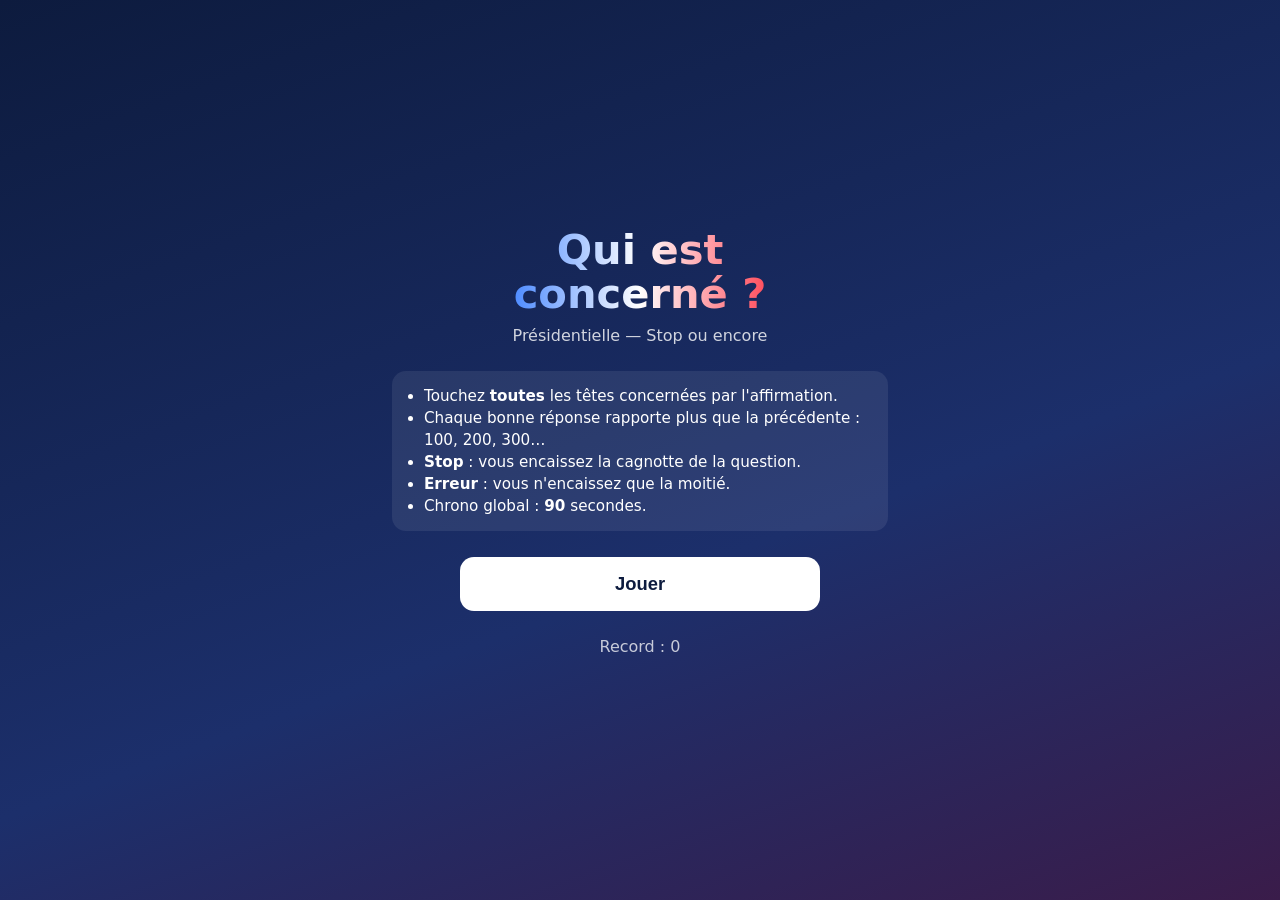
==== index.html @ 6939ddd7 "Ajoute le quiz mobile 'Qui est concerné ?' sur les candidats à la présidentielle Co-Authored-By: Cla" ====
<!DOCTYPE html>
<html lang="fr">
<head>
<meta charset="utf-8">
<meta name="viewport" content="width=device-width, initial-scale=1, viewport-fit=cover, user-scalable=no">
<meta name="theme-color" content="#0d1b3e">
<meta name="apple-mobile-web-app-capable" content="yes">
<title>Qui est concerné ? — Présidentielle</title>
<link rel="stylesheet" href="style.css">
</head>
<body>
<main id="app">
  <section id="screen-start" class="screen active">
    <h1>Qui est<br>concerné&nbsp;?</h1>
    <p class="sub">Présidentielle — Stop ou encore</p>
    <ul class="rules">
      <li>Touchez <b>toutes</b> les têtes concernées par l'affirmation.</li>
      <li>Chaque bonne réponse rapporte plus que la précédente : 100, 200, 300…</li>
      <li><b>Stop</b> : vous encaissez la cagnotte de la question.</li>
      <li><b>Erreur</b> : vous n'encaissez que la moitié.</li>
      <li>Chrono global : <b id="rule-time"></b> secondes.</li>
    </ul>
    <button id="btn-start" class="big">Jouer</button>
    <p class="best">Record : <span id="best-start">0</span></p>
  </section>

  <section id="screen-game" class="screen">
    <header class="hud">
      <div><small>Score</small><b id="score">0</b></div>
      <div class="timer"><small>Temps</small><b id="time">0</b></div>
      <div><small>Cagnotte</small><b id="pot">0</b></div>
    </header>
    <div class="timebar"><div id="timebar-fill"></div></div>
    <div class="question">
      <p id="question"></p>
      <small id="progress"></small>
    </div>
    <div id="grid" class="grid"></div>
    <div id="feedback" class="feedback"></div>
    <button id="btn-stop" class="big stop">Stop — encaisser <span id="stop-val">0</span></button>
  </section>

  <section id="screen-end" class="screen">
    <h2>Temps écoulé</h2>
    <p class="final">Score : <b id="final-score">0</b></p>
    <p id="new-record" class="record hidden">Nouveau record&nbsp;!</p>
    <p class="best">Record : <span id="best-end">0</span></p>
    <p class="stats" id="stats"></p>
    <button id="btn-restart" class="big">Rejouer</button>
  </section>
</main>
<script src="data.js"></script>
<script src="game.js"></script>
</body>
</html>
---- style.css ----
* { box-sizing: border-box; -webkit-tap-highlight-color: transparent; }
html, body { margin: 0; height: 100%; }
body {
  font-family: system-ui, -apple-system, "Segoe UI", Roboto, sans-serif;
  background: linear-gradient(160deg, #0d1b3e 0%, #1c2f6b 60%, #3a1c4a 100%);
  color: #fff; user-select: none; overscroll-behavior: none;
}
#app { max-width: 520px; margin: 0 auto; height: 100%;
  padding: max(12px, env(safe-area-inset-top)) 12px max(12px, env(safe-area-inset-bottom)); }
.screen { display: none; height: 100%; flex-direction: column; }
.screen.active { display: flex; }
#screen-start, #screen-end { justify-content: center; align-items: center; text-align: center; gap: 10px; }
h1 { font-size: 2.6rem; margin: 0; line-height: 1.05; }
h1, h2 { background: linear-gradient(90deg, #4f8cff, #fff, #ff4f5e); -webkit-background-clip: text; background-clip: text; color: transparent; }
.sub { opacity: .8; margin: 0 0 8px; }
.rules { text-align: left; background: rgba(255,255,255,.08); border-radius: 14px; padding: 14px 14px 14px 32px; margin: 8px 0 16px; line-height: 1.45; font-size: .95rem; }
button.big { border: 0; border-radius: 14px; padding: 16px 28px; font-size: 1.15rem; font-weight: 700;
  background: #fff; color: #0d1b3e; cursor: pointer; width: 100%; max-width: 360px; touch-action: manipulation; }
button.big:active { transform: scale(.97); }
button.stop { background: #ffcc33; margin-top: auto; }
button.stop:disabled { opacity: .4; }
.best { opacity: .75; }
.final { font-size: 1.6rem; margin: 0; }
.record { color: #ffcc33; font-weight: 700; }
.hidden { display: none; }
.stats { opacity: .8; font-size: .95rem; }

.hud { display: flex; justify-content: space-between; text-align: center; }
.hud div { flex: 1; display: flex; flex-direction: column; }
.hud small { opacity: .7; font-size: .7rem; text-transform: uppercase; letter-spacing: .08em; }
.hud b { font-size: 1.4rem; font-variant-numeric: tabular-nums; }
.timer.low b { color: #ff4f5e; animation: pulse .5s infinite alternate; }
@keyframes pulse { to { transform: scale(1.15); } }
.timebar { height: 6px; background: rgba(255,255,255,.15); border-radius: 3px; margin: 6px 0 10px; overflow: hidden; }
#timebar-fill { height: 100%; width: 100%; background: #4f8cff; transition: width .25s linear; }

.question { background: #fff; color: #0d1b3e; border-radius: 14px; padding: 12px 14px; text-align: center; margin-bottom: 10px; }
.question p { margin: 0; font-size: 1.15rem; font-weight: 700; }
.question small { opacity: .6; }

.grid { display: grid; grid-template-columns: repeat(4, 1fr); gap: 8px; }
@media (max-width: 360px) { .grid { grid-template-columns: repeat(3, 1fr); } }
.face { position: relative; border: 0; padding: 0; background: none; color: #fff; cursor: pointer;
  display: flex; flex-direction: column; align-items: center; gap: 4px; touch-action: manipulation; }
.face .avatar { width: 100%; aspect-ratio: 1; border-radius: 50%; overflow: hidden; display: grid; place-items: center;
  font-weight: 800; font-size: 1.3rem; border: 3px solid rgba(255,255,255,.35); transition: transform .12s, border-color .12s, filter .2s; }
.face .avatar img { width: 100%; height: 100%; object-fit: cover; }
.face .name { font-size: .68rem; line-height: 1.1; text-align: center; min-height: 2.2em; opacity: .9; }
.face:active .avatar { transform: scale(.92); }
.face.found .avatar { border-color: #3ddc84; box-shadow: 0 0 0 3px #3ddc84; }
.face.wrong .avatar { border-color: #ff4f5e; box-shadow: 0 0 0 3px #ff4f5e; animation: shake .3s; }
.face.missed .avatar { border-color: #ffcc33; border-style: dashed; }
.face.dim .avatar { filter: grayscale(1) brightness(.5); }
.face .badge { position: absolute; top: -2px; right: 2px; background: #3ddc84; color: #0d1b3e; font-weight: 800;
  font-size: .7rem; border-radius: 10px; padding: 1px 6px; }
@keyframes shake { 25% { transform: translateX(-4px); } 75% { transform: translateX(4px); } }

.feedback { min-height: 2.2em; text-align: center; font-weight: 700; padding: 8px 0; }
.feedback.good { color: #3ddc84; } .feedback.bad { color: #ff4f5e; } .feedback.info { color: #ffcc33; }
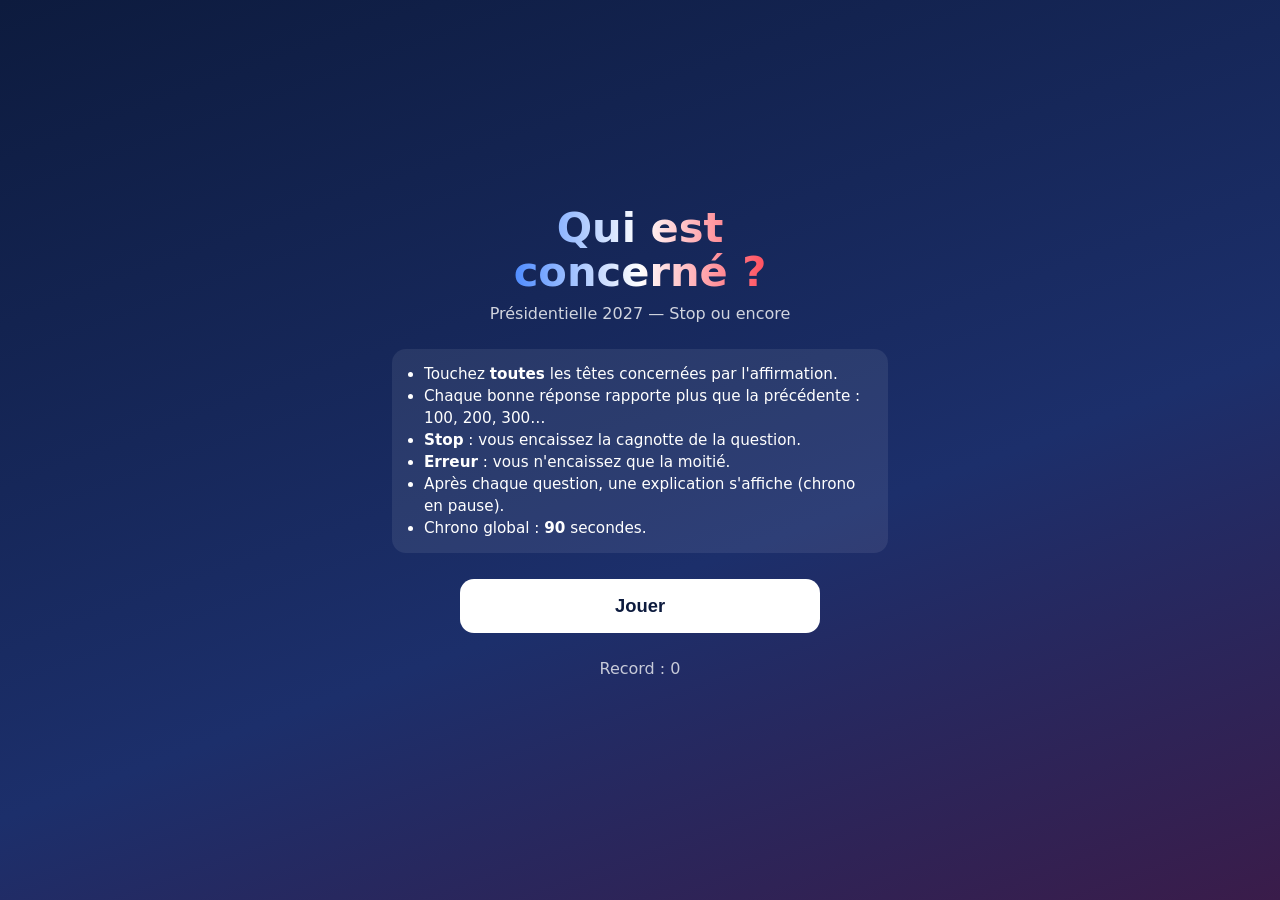
==== commit 18e8f941: "Passe à la présidentielle 2027 : nouveaux candidats et questions, têtes qui tombent, sons au clic - " ====
--- a/index.html
+++ b/index.html
@@ -12,12 +12,13 @@
 <main id="app">
   <section id="screen-start" class="screen active">
     <h1>Qui est<br>concerné&nbsp;?</h1>
-    <p class="sub">Présidentielle — Stop ou encore</p>
+    <p class="sub">Présidentielle 2027 — Stop ou encore</p>
     <ul class="rules">
       <li>Touchez <b>toutes</b> les têtes concernées par l'affirmation.</li>
       <li>Chaque bonne réponse rapporte plus que la précédente : 100, 200, 300…</li>
       <li><b>Stop</b> : vous encaissez la cagnotte de la question.</li>
       <li><b>Erreur</b> : vous n'encaissez que la moitié.</li>
+      <li>Après chaque question, une explication s'affiche (chrono en pause).</li>
       <li>Chrono global : <b id="rule-time"></b> secondes.</li>
     </ul>
     <button id="btn-start" class="big">Jouer</button>
@@ -35,8 +36,12 @@
       <p id="question"></p>
       <small id="progress"></small>
     </div>
-    <div id="grid" class="grid"></div>
+    <div id="board" class="board"></div>
     <div id="feedback" class="feedback"></div>
+    <div id="info" class="info hidden">
+      <p id="info-text"></p>
+      <button id="btn-next" class="big">Question suivante</button>
+    </div>
     <button id="btn-stop" class="big stop">Stop — encaisser <span id="stop-val">0</span></button>
   </section>
 
--- a/style.css
+++ b/style.css
@@ -22,7 +22,7 @@
 .best { opacity: .75; }
 .final { font-size: 1.6rem; margin: 0; }
 .record { color: #ffcc33; font-weight: 700; }
-.hidden { display: none; }
+.hidden { display: none !important; }
 .stats { opacity: .8; font-size: .95rem; }
 
 .hud { display: flex; justify-content: space-between; text-align: center; }
@@ -38,22 +38,29 @@
 .question p { margin: 0; font-size: 1.15rem; font-weight: 700; }
 .question small { opacity: .6; }
 
-.grid { display: grid; grid-template-columns: repeat(4, 1fr); gap: 8px; }
-@media (max-width: 360px) { .grid { grid-template-columns: repeat(3, 1fr); } }
-.face { position: relative; border: 0; padding: 0; background: none; color: #fff; cursor: pointer;
-  display: flex; flex-direction: column; align-items: center; gap: 4px; touch-action: manipulation; }
-.face .avatar { width: 100%; aspect-ratio: 1; border-radius: 50%; overflow: hidden; display: grid; place-items: center;
+.board { position: relative; width: 100%; overflow: hidden; flex-shrink: 0; }
+.face { position: absolute; border: 0; padding: 4px; background: none; color: #fff; cursor: pointer;
+  display: flex; flex-direction: column; align-items: center; gap: 3px; touch-action: manipulation;
+  transition: top .5s cubic-bezier(.34,1.45,.64,1), left .3s ease; }
+.face.nofx { transition: none; }
+.face .avatar { width: 84%; aspect-ratio: 1; border-radius: 50%; overflow: hidden; display: grid; place-items: center;
   font-weight: 800; font-size: 1.3rem; border: 3px solid rgba(255,255,255,.35); transition: transform .12s, border-color .12s, filter .2s; }
 .face .avatar img { width: 100%; height: 100%; object-fit: cover; }
-.face .name { font-size: .68rem; line-height: 1.1; text-align: center; min-height: 2.2em; opacity: .9; }
+.face .name { font-size: .66rem; line-height: 1.1; text-align: center; opacity: .9; }
 .face:active .avatar { transform: scale(.92); }
-.face.found .avatar { border-color: #3ddc84; box-shadow: 0 0 0 3px #3ddc84; }
+.face.pop { animation: pop .25s ease-in forwards; pointer-events: none; }
+@keyframes pop { 40% { transform: scale(1.2); } 100% { transform: scale(0); opacity: 0; } }
 .face.wrong .avatar { border-color: #ff4f5e; box-shadow: 0 0 0 3px #ff4f5e; animation: shake .3s; }
-.face.missed .avatar { border-color: #ffcc33; border-style: dashed; }
-.face.dim .avatar { filter: grayscale(1) brightness(.5); }
-.face .badge { position: absolute; top: -2px; right: 2px; background: #3ddc84; color: #0d1b3e; font-weight: 800;
-  font-size: .7rem; border-radius: 10px; padding: 1px 6px; }
+.face.missed .avatar { border-color: #ffcc33; border-style: dashed; box-shadow: 0 0 0 3px #ffcc33; }
+.face.dim .avatar { filter: grayscale(1) brightness(.45); }
+.gain { position: absolute; pointer-events: none; font-weight: 900; color: #3ddc84; font-size: 1.3rem;
+  text-shadow: 0 2px 4px rgba(0,0,0,.5); animation: rise .9s ease-out forwards; transform: translateX(-50%); }
+@keyframes rise { to { transform: translate(-50%, -50px); opacity: 0; } }
+.info { background: rgba(255,255,255,.1); border-radius: 14px; padding: 10px 12px; margin-bottom: 8px;
+  display: flex; flex-direction: column; align-items: center; gap: 8px; }
+.info p { margin: 0; font-size: .9rem; line-height: 1.35; }
+.info button.big { padding: 12px; font-size: 1rem; }
 @keyframes shake { 25% { transform: translateX(-4px); } 75% { transform: translateX(4px); } }
 
-.feedback { min-height: 2.2em; text-align: center; font-weight: 700; padding: 8px 0; }
+.feedback { min-height: 1.6em; text-align: center; font-weight: 700; padding: 8px 0; }
 .feedback.good { color: #3ddc84; } .feedback.bad { color: #ff4f5e; } .feedback.info { color: #ffcc33; }
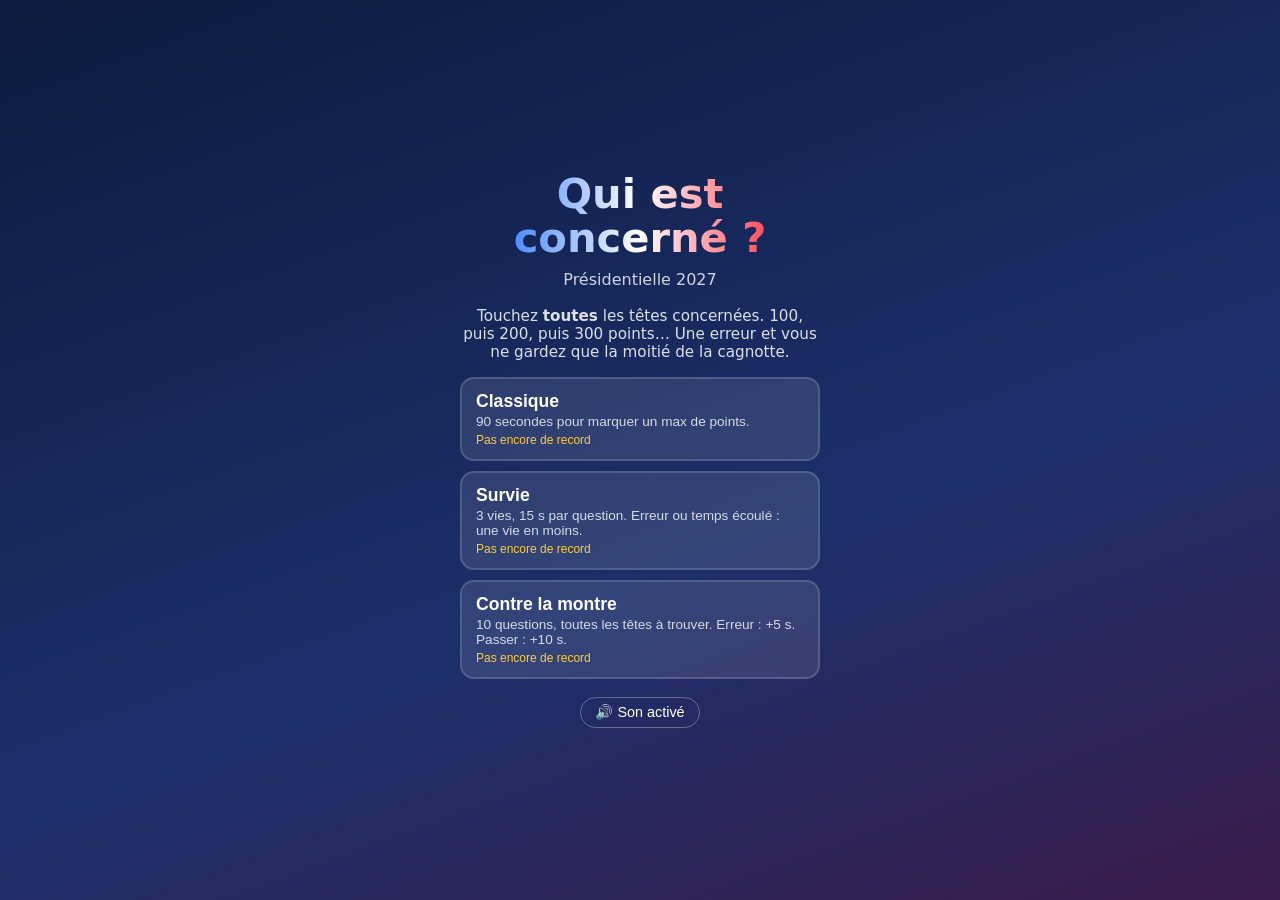
==== commit 9b865475: "Ajoute les modes Survie et Contre la montre, raccourcit les questions, renforce le son - Menu de cho" ====
--- a/index.html
+++ b/index.html
@@ -12,24 +12,17 @@
 <main id="app">
   <section id="screen-start" class="screen active">
     <h1>Qui est<br>concerné&nbsp;?</h1>
-    <p class="sub">Présidentielle 2027 — Stop ou encore</p>
-    <ul class="rules">
-      <li>Touchez <b>toutes</b> les têtes concernées par l'affirmation.</li>
-      <li>Chaque bonne réponse rapporte plus que la précédente : 100, 200, 300…</li>
-      <li><b>Stop</b> : vous encaissez la cagnotte de la question.</li>
-      <li><b>Erreur</b> : vous n'encaissez que la moitié.</li>
-      <li>Après chaque question, une explication s'affiche (chrono en pause).</li>
-      <li>Chrono global : <b id="rule-time"></b> secondes.</li>
-    </ul>
-    <button id="btn-start" class="big">Jouer</button>
-    <p class="best">Record : <span id="best-start">0</span></p>
+    <p class="sub">Présidentielle 2027</p>
+    <p class="hint">Touchez <b>toutes</b> les têtes concernées. 100, puis 200, puis 300 points… Une erreur et vous ne gardez que la moitié de la cagnotte.</p>
+    <div id="modes" class="modes"></div>
+    <button id="btn-sound" class="sound"></button>
   </section>
 
   <section id="screen-game" class="screen">
     <header class="hud">
-      <div><small>Score</small><b id="score">0</b></div>
-      <div class="timer"><small>Temps</small><b id="time">0</b></div>
-      <div><small>Cagnotte</small><b id="pot">0</b></div>
+      <div><small id="hud1-label"></small><b id="hud1"></b></div>
+      <div class="timer"><small id="hud2-label"></small><b id="time"></b></div>
+      <div><small id="hud3-label"></small><b id="hud3"></b></div>
     </header>
     <div class="timebar"><div id="timebar-fill"></div></div>
     <div class="question">
@@ -42,16 +35,17 @@
       <p id="info-text"></p>
       <button id="btn-next" class="big">Question suivante</button>
     </div>
-    <button id="btn-stop" class="big stop">Stop — encaisser <span id="stop-val">0</span></button>
+    <button id="btn-stop" class="big stop"></button>
   </section>
 
   <section id="screen-end" class="screen">
-    <h2>Temps écoulé</h2>
-    <p class="final">Score : <b id="final-score">0</b></p>
+    <h2 id="end-title"></h2>
+    <p class="final"><span id="final-label"></span> : <b id="final-score">0</b></p>
     <p id="new-record" class="record hidden">Nouveau record&nbsp;!</p>
     <p class="best">Record : <span id="best-end">0</span></p>
     <p class="stats" id="stats"></p>
     <button id="btn-restart" class="big">Rejouer</button>
+    <button id="btn-menu" class="big ghost">Changer de mode</button>
   </section>
 </main>
 <script src="data.js"></script>
--- a/style.css
+++ b/style.css
@@ -64,3 +64,17 @@
 
 .feedback { min-height: 1.6em; text-align: center; font-weight: 700; padding: 8px 0; }
 .feedback.good { color: #3ddc84; } .feedback.bad { color: #ff4f5e; } .feedback.info { color: #ffcc33; }
+
+.hint { opacity: .85; font-size: .95rem; margin: 0 0 6px; max-width: 360px; }
+.modes { display: flex; flex-direction: column; gap: 10px; width: 100%; max-width: 360px; }
+.mode { border: 0; border-radius: 14px; padding: 12px 14px; text-align: left; background: rgba(255,255,255,.1);
+  color: #fff; cursor: pointer; touch-action: manipulation; border: 2px solid rgba(255,255,255,.15); }
+.mode:active { transform: scale(.98); }
+.mode b { font-size: 1.1rem; display: block; }
+.mode span { font-size: .85rem; opacity: .8; display: block; margin-top: 2px; }
+.mode small { font-size: .75rem; color: #ffcc33; display: block; margin-top: 4px; }
+.sound { margin-top: 8px; background: none; border: 1px solid rgba(255,255,255,.3); color: #fff; border-radius: 20px; padding: 6px 14px; font-size: .9rem; }
+button.ghost { background: transparent; color: #fff; border: 2px solid rgba(255,255,255,.4); }
+.face.off { pointer-events: none; }
+#screen-game { overflow-y: auto; }
+.info p { font-size: .85rem; }
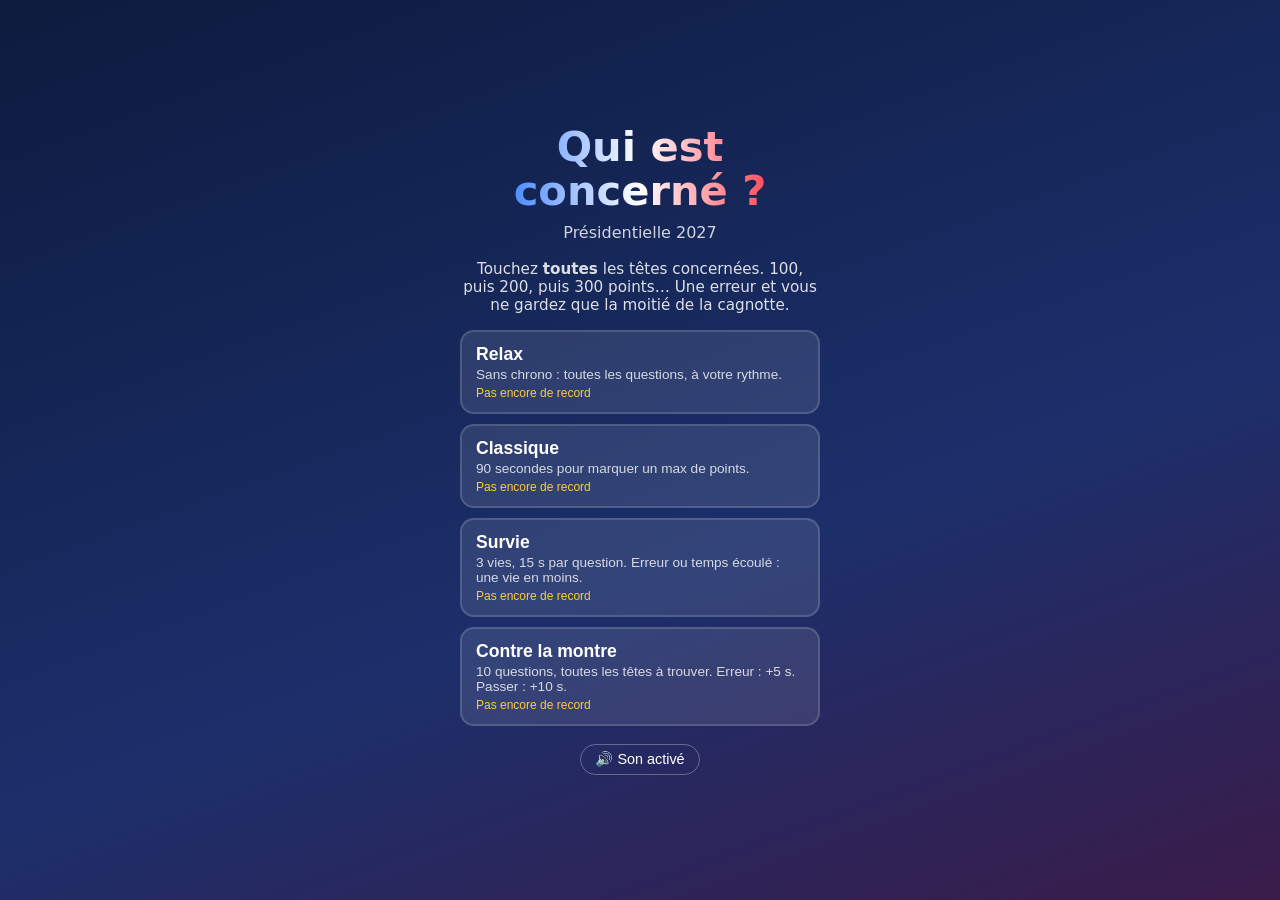
==== commit 6c042fd1: "Ajoute le mode Relax, sans chrono Toutes les questions une fois, à son rythme, avec un bouton pour t" ====
--- a/index.html
+++ b/index.html
@@ -34,6 +34,7 @@
     <div id="info" class="info hidden">
       <p id="info-text"></p>
       <button id="btn-next" class="big">Question suivante</button>
+      <button id="btn-quit" class="big ghost hidden">Terminer la partie</button>
     </div>
     <button id="btn-stop" class="big stop"></button>
   </section>
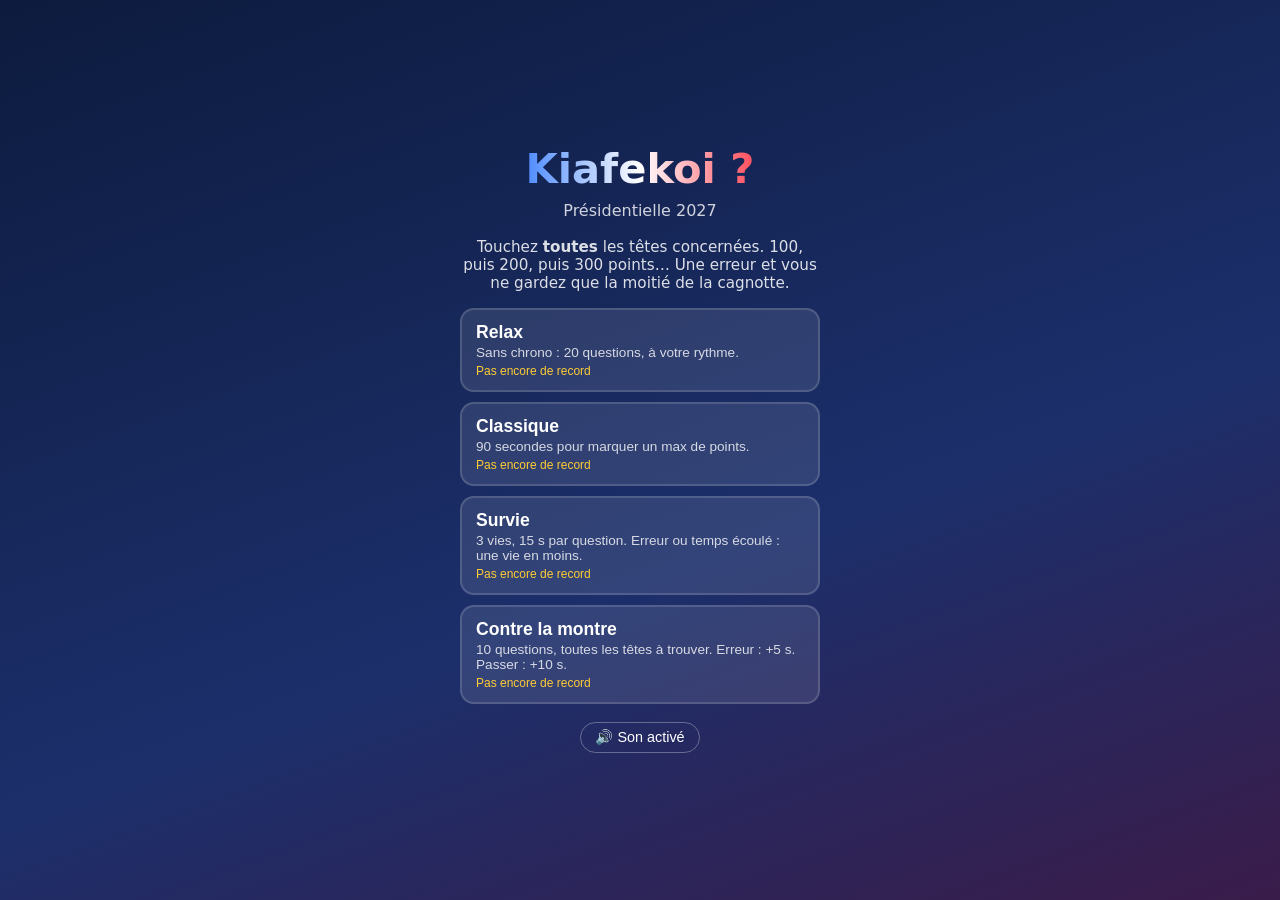
==== commit cdf769a6: "Renomme le jeu en Kiafekoi et supprime a-1.mp3 (ancien projet) Co-Authored-By: Claude Opus 5.5 <nore" ====
--- a/index.html
+++ b/index.html
@@ -5,13 +5,13 @@
 <meta name="viewport" content="width=device-width, initial-scale=1, viewport-fit=cover, user-scalable=no">
 <meta name="theme-color" content="#0d1b3e">
 <meta name="apple-mobile-web-app-capable" content="yes">
-<title>Qui est concerné ? — Présidentielle</title>
+<title>Kiafekoi ? — Présidentielle 2027</title>
 <link rel="stylesheet" href="style.css">
 </head>
 <body>
 <main id="app">
   <section id="screen-start" class="screen active">
-    <h1>Qui est<br>concerné&nbsp;?</h1>
+    <h1>Kiafekoi&nbsp;?</h1>
     <p class="sub">Présidentielle 2027</p>
     <p class="hint">Touchez <b>toutes</b> les têtes concernées. 100, puis 200, puis 300 points… Une erreur et vous ne gardez que la moitié de la cagnotte.</p>
     <div id="modes" class="modes"></div>
